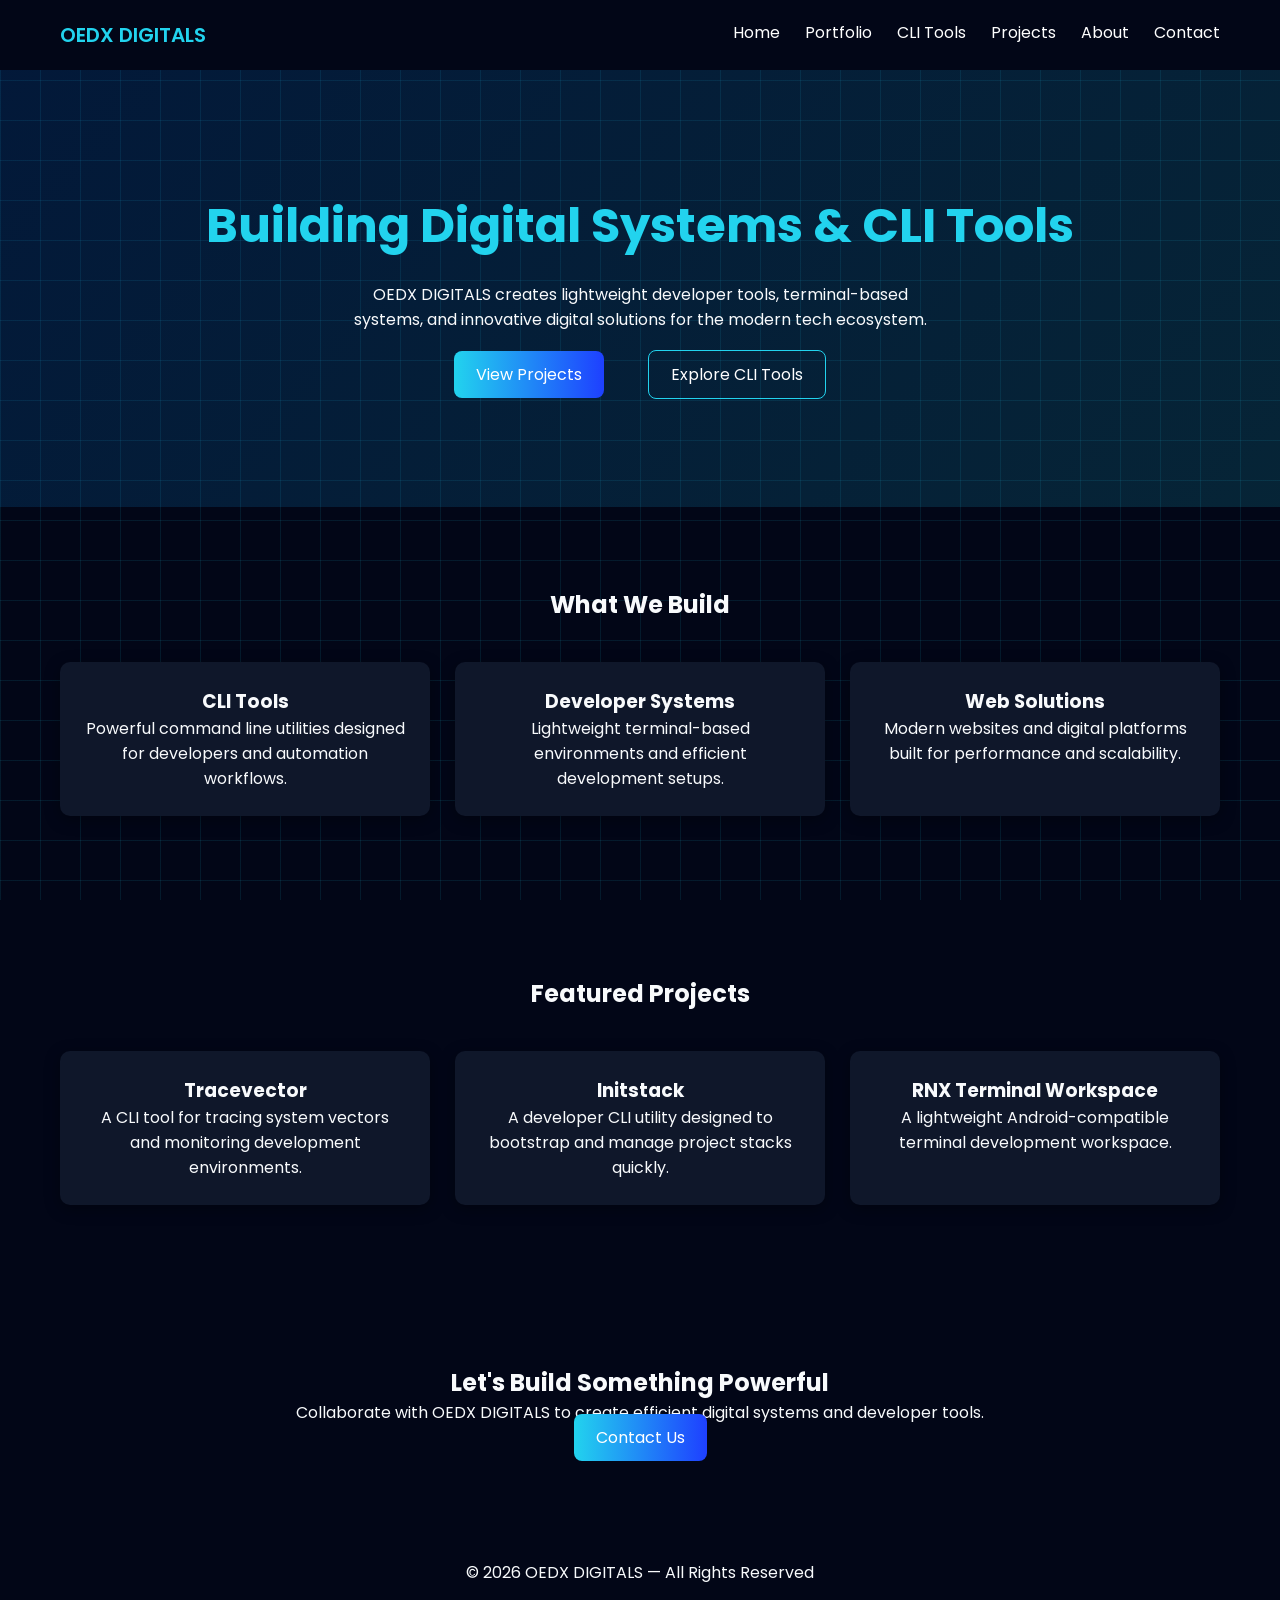
==== index.html @ 0e967ac5 "Add initial HTML, CSS, and JavaScript files for OEDX DIGITALS website" ====
<!DOCTYPE html>
<html lang="en">

<head>
<meta charset="UTF-8">
<meta name="viewport" content="width=device-width, initial-scale=1.0">

<title>OEDX DIGITALS</title>

<link rel="stylesheet" href="Style0001.css">

<link href="https://fonts.googleapis.com/css2?family=Poppins:wght@300;400;600&display=swap" rel="stylesheet">

</head>

<body>

<!-- NAVBAR -->
  
<nav class="navbar">

<div class="logo">OEDX DIGITALS</div>

<div class="menu-toggle" id="menu-toggle">
☰
</div>

<ul class="nav-links" id="nav-links">

<li><a href="index.html">Home</a></li>
<li><a href="Portfolio.html">Portfolio</a></li>
<li><a href="cli-tools.html">CLI Tools</a></li>
<li><a href="projects.html">Projects</a></li>
<li><a href="About.html">About</a></li>
<li><a href="Contact.html">Contact</a></li>

</ul>

</nav>

<main>

<header class="hero">

<div class="hero-content">

<h1 class="brand-title">
Building Digital Systems & CLI Tools
</h1>

<p>
OEDX DIGITALS creates lightweight developer tools, terminal-based systems,
and innovative digital solutions for the modern tech ecosystem.
</p>

<div class="hero-buttons">

<a href="projects.html" class="btn-primary">View Projects</a>

<a href="cli-tools.html" class="btn-secondary">Explore CLI Tools</a>

</div>

</div>

</header>

<!-- SERVICES -->

<section class="services">

<h2>What We Build</h2>

<div class="service-grid">

<div class="card">

<h3>CLI Tools</h3>

<p>
Powerful command line utilities designed for developers and automation workflows.
</p>

</div>

<div class="card">

<h3>Developer Systems</h3>

<p>
Lightweight terminal-based environments and efficient development setups.
</p>

</div>

<div class="card">

<h3>Web Solutions</h3>

<p>
Modern websites and digital platforms built for performance and scalability.
</p>

</div>

</div>

</section>

<!-- PROJECT PREVIEW -->

<section class="projects">

<h2>Featured Projects</h2>

<div class="project-grid">

<div class="card">

<h3>Tracevector</h3>

<p>
A CLI tool for tracing system vectors and monitoring development environments.
</p>

</div>

<div class="card">

<h3>Initstack</h3>

<p>
A developer CLI utility designed to bootstrap and manage project stacks quickly.
</p>

</div>

<div class="card">

<h3>RNX Terminal Workspace</h3>

<p>
A lightweight Android-compatible terminal development workspace.
</p>

</div>

</div>

</section>

<!-- CALL TO ACTION -->

<section class="cta">

<h2>Let's Build Something Powerful</h2>

<p>
Collaborate with OEDX DIGITALS to create efficient digital systems and developer tools.
</p>

<a href="Contact.html" class="btn-primary">Contact Us</a>

</section>
</main>

<!-- FOOTER -->

<footer class="footer">

<p>
© 2026 OEDX DIGITALS — All Rights Reserved
</p>

</footer>

<script src="script.js"></script>

</body>
<div class="cyber-grid"></div>
</html>
---- Style0001.css ----
:root{

  /* Brand Colors */
  --primary-blue: #0A84FF;
  --electric-blue: #1E40FF;
  --neon-cyan: #22D3EE;
  --tech-green: #22C55E;
  --neon-purple: #8B5CF6;

  /* Background */
  --bg-dark: #020617;
  --bg-card: #0F172A;

  /* Text */
  --text-main: #F8FAFC;
  --text-muted: #94A3B8;

  /* Borders */
  --border-color: #1E293B;

  /* Shadows */
  --shadow-soft: 0 4px 15px rgba(0,0,0,0.35);
  --shadow-medium: 0 10px 30px rgba(0,0,0,0.5);

  /* Neon Glow */
  --glow-blue: 0 0 15px rgba(34,211,238,0.7);
  --glow-purple: 0 0 20px rgba(139,92,246,0.7);

}

/* Keep brand colors and shadow styles intact */

*{
margin:0;
padding:0;
box-sizing:border-box;
font-family:"Poppins",sans-serif;
}

html, body {
min-height: 100%;
}

body{
background:var(--bg-dark);
color:var(--text-main);
}

main {
position: relative;
z-index: 1;
}

header.hero {
padding: 120px 60px;
text-align: center;
background: linear-gradient(130deg, rgba(10,132,255,0.15), rgba(34,211,238,0.15));
}

.hero-content {
max-width: 900px;
margin: 0 auto;
}

.navbar{
display:flex;
justify-content:space-between;
padding:20px 60px;
background:var(--bg-dark);
border-bottom:1px solid var(--border-color);
position: sticky;
top:0;
z-index: 3;
}

.logo{
font-weight:600;
font-size:20px;
color:var(--neon-cyan);
}

.nav-links{
display:flex;
list-style:none;
gap:25px;
}

.nav-links a{
color:var(--text-main);
text-decoration:none;
transition: color 0.25s ease;
}

.nav-links a:hover,
.nav-links a:focus {
color: var(--neon-cyan);
}

.btn-primary{
background:linear-gradient(90deg,var(--neon-cyan),var(--electric-blue));
padding:12px 22px;
border-radius:8px;
text-decoration:none;
color:white;
margin-top:20px;
margin: 20px;
}

.btn-secondary{
border:1px solid var(--neon-cyan);
padding:12px 22px;
border-radius:8px;
text-decoration:none;
color:white;
margin-top: 20px;
margin: 20px;
}

.btn-primary:hover{
box-shadow:
0 0 10px var(--neon-cyan),
0 0 20px var(--neon-cyan),
0 0 40px var(--neon-cyan);
}

.services, .projects, .cta {
padding: 80px 60px;
text-align:center;
}

.card{
background:var(--bg-card);
padding:25px;
border-radius:10px;
border:1px solid var(--border-color);
box-shadow:var(--shadow-soft);
transition:0.3s;
}

.card:hover{
transform:translateY(-6px);
box-shadow:0 0 20px rgba(34,211,238,0.6);
border:1px solid var(--neon-cyan);
}

.cyber-grid{
position:fixed;
top:0;
left:0;
width:100%;
height:100%;
background:
linear-gradient(rgba(34,211,238,0.1) 1px, transparent 1px),
linear-gradient(90deg, rgba(34,211,238,0.1) 1px, transparent 1px);
background-size:40px 40px;
z-index:-1;
animation:gridMove 20s linear infinite;
}

@keyframes gridMove{
0%{transform:translateY(0);}
100%{transform:translateY(40px);}
}

.menu-toggle{
display:none;
font-size:26px;
cursor:pointer;
}

@media(max-width:768px){

.nav-links{
position:absolute;
top:70px;
left:0;
width:100%;
background:var(--bg-dark);
flex-direction:column;
align-items:center;
display:none;
}

.nav-links.active{
display:flex;
}

.nav-links li{
margin:15px 0;
}

.menu-toggle{
display:block;
}

}

.terminal{
padding:80px 20px;
text-align:center;
}

.terminal-box{
background:#000;
color:#22C55E;
padding:30px;
border-radius:10px;
font-family:monospace;
max-width:700px;
margin:auto;
text-align:left;
box-shadow:0 0 20px rgba(34,211,238,0.4);
}

.prompt{
color:#22D3EE;
margin-right:10px;
}


*{
margin:0;
padding:0;
box-sizing:border-box;
font-family:"Poppins",sans-serif;
}

body{
background:var(--bg-dark);
color:var(--text-main);
}

.navbar{
display:flex;
justify-content:space-between;
padding:20px 60px;
background:#020617;
border-bottom:1px solid var(--border);
}

.logo{
font-weight:600;
font-size:20px;
color:var(--neon-cyan);
}

.nav-links{
display:flex;
list-style:none;
gap:25px;
}

.nav-links a{
color:white;
text-decoration:none;
}

.hero{
padding:120px 60px;
text-align:center;
}

.brand-title{
font-size:48px;
color:var(--neon-cyan);
margin-bottom:20px;
}

.hero p{
max-width:600px;
margin:auto;
margin-bottom:30px;
}

.btn-primary{
background:linear-gradient(90deg,var(--neon-cyan),var(--electric-blue));
padding:12px 22px;
border-radius:8px;
text-decoration:none;
color:white;
margin-top:20px;
margin: 20px;
}

.btn-secondary{
border:1px solid var(--neon-cyan);
padding:12px 22px;
border-radius:8px;
text-decoration:none;
color:white;
margin-top: 20px;
margin: 20px;
}

.hero button {
  margin-top: 25px;
}

button {
  margin-top: 20px;
}

.services{
padding:80px 60px;
text-align:center;
}

.service-grid{
display:grid;
grid-template-columns:repeat(auto-fit,minmax(250px,1fr));
gap:25px;
margin-top:40px;
}

.card{
background:var(--bg-card);
padding:25px;
border-radius:10px;
border:1px solid var(--border);
box-shadow:var(--shadow-soft);
}


.projects{
padding:80px 60px;
text-align:center;
}

.project-grid{
display:grid;
grid-template-columns:repeat(auto-fit,minmax(250px,1fr));
gap:25px;
margin-top:40px;
}

.cta{
text-align:center;
padding:80px 20px;
}

.footer{
text-align:center;
padding:30px;
border-top:1px solid var(--border);
}

.contact-container{
display:flex;
justify-content:center;
margin-top:40px;
}

.contact-form{
width:500px;
display:flex;
flex-direction:column;
gap:15px;
}

.contact-form input,
.contact-form textarea{
padding:12px;
border-radius:8px;
border:1px solid var(--border);
background:var(--bg-card);
color:white;
resize: none;
}

.contact-form button{
margin-top:20px;
}

/* CYBER GRID BACKGROUND */

.cyber-grid{
position:fixed;
top:0;
left:0;
width:100%;
height:100%;
background:
linear-gradient(rgba(34,211,238,0.1) 1px, transparent 1px),
linear-gradient(90deg, rgba(34,211,238,0.1) 1px, transparent 1px);

background-size:40px 40px;
z-index:-1;
animation:gridMove 20s linear infinite;
}

@keyframes gridMove{
0%{transform:translateY(0);}
100%{transform:translateY(40px);}
}

.card{
background:var(--bg-card);
padding:25px;
border-radius:10px;
border:1px solid var(--border);
box-shadow:var(--shadow-soft);
transition:0.3s;
}

.card:hover{
transform:translateY(-6px);
box-shadow:0 0 20px rgba(34,211,238,0.6);
border:1px solid var(--neon-cyan);
}

.btn-primary:hover{
box-shadow:
0 0 10px var(--neon-cyan),
0 0 20px var(--neon-cyan),
0 0 40px var(--neon-cyan);
}

.menu-toggle{
display:none;
font-size:26px;
cursor:pointer;
}

/* MOBILE */

@media(max-width:768px){

.nav-links{
position:absolute;
top:70px;
left:0;
width:100%;
background:#020617;
flex-direction:column;
align-items:center;
display:none;
}

.nav-links li{
margin:15px 0;
}

.menu-toggle{
display:block;
}
  
}


/* TERMINAL STYLE */

.terminal{
padding:80px 20px;
text-align:center;
}

.terminal-box{
background:#000;
color:#22C55E;
padding:30px;
border-radius:10px;
font-family:monospace;
max-width:700px;
margin:auto;
text-align:left;
box-shadow:0 0 20px rgba(34,211,238,0.4);
}

.prompt{
color:#22D3EE;
margin-right:10px;
}
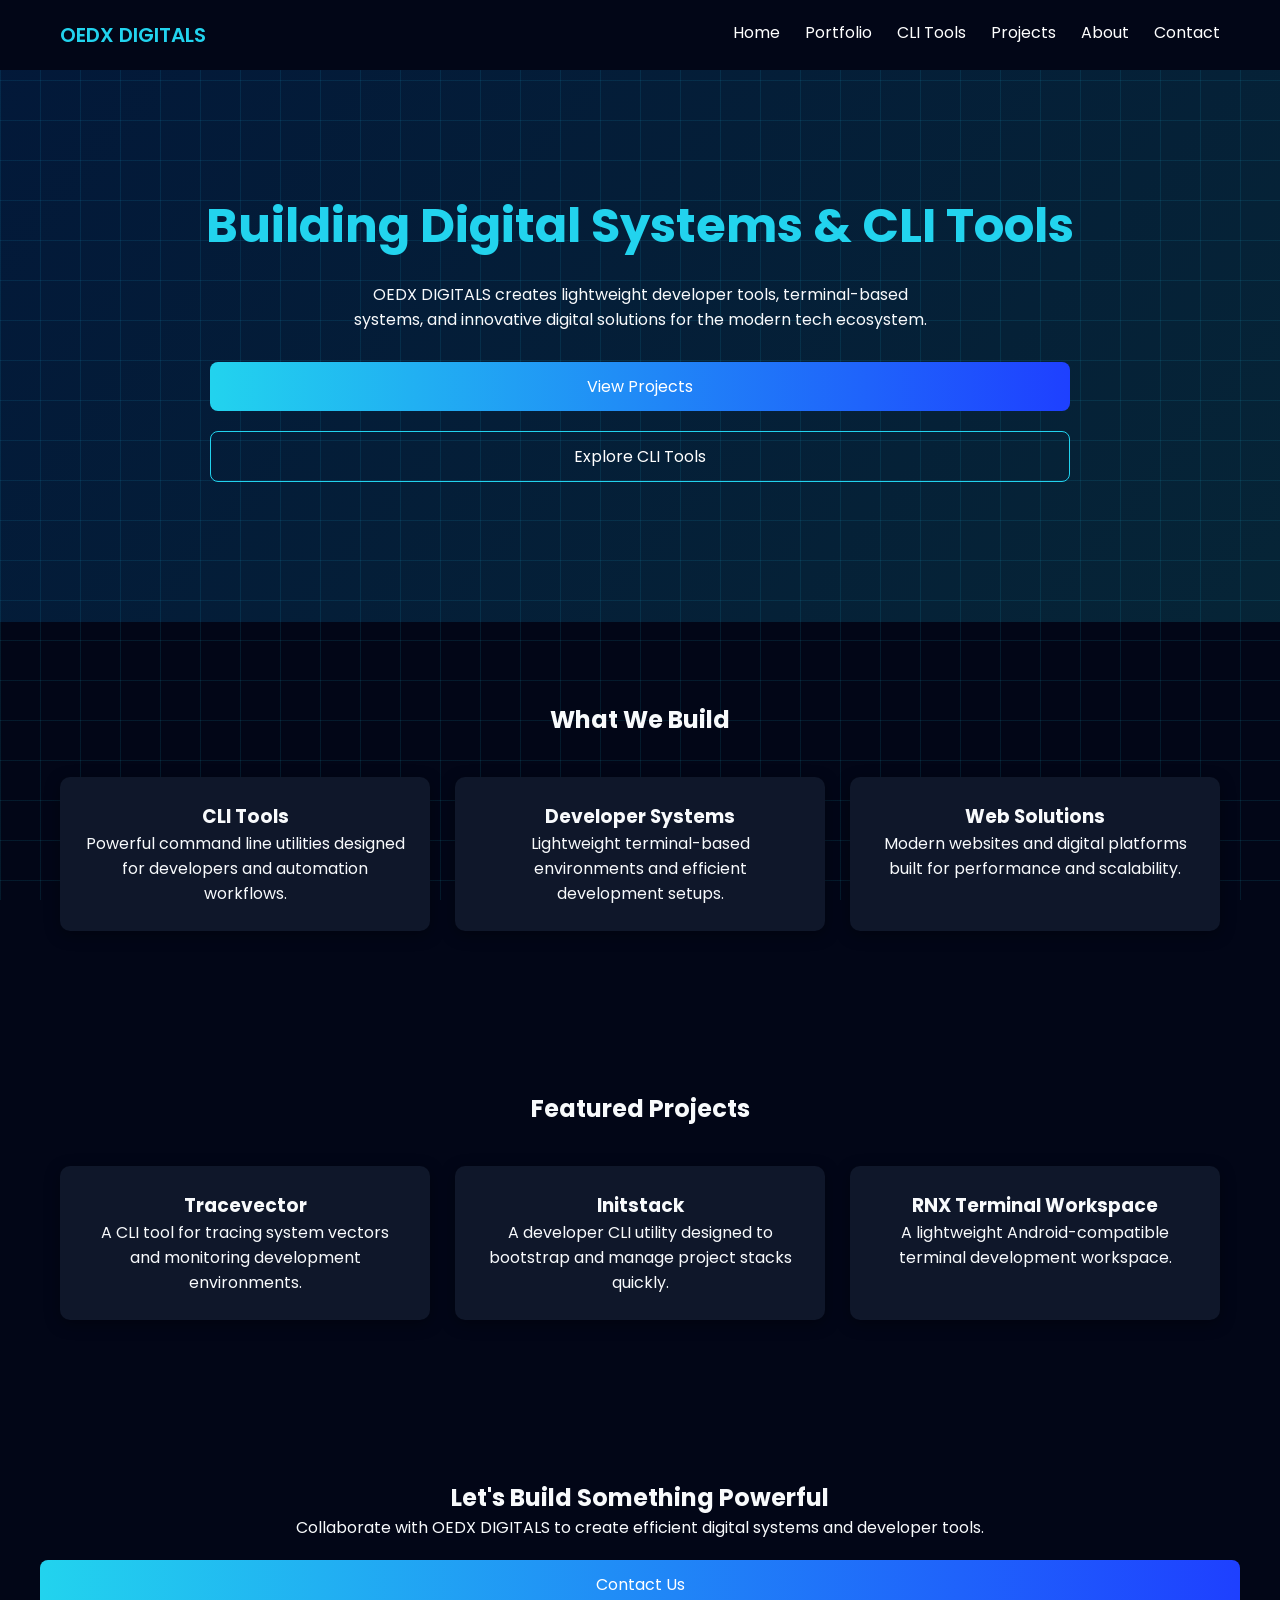
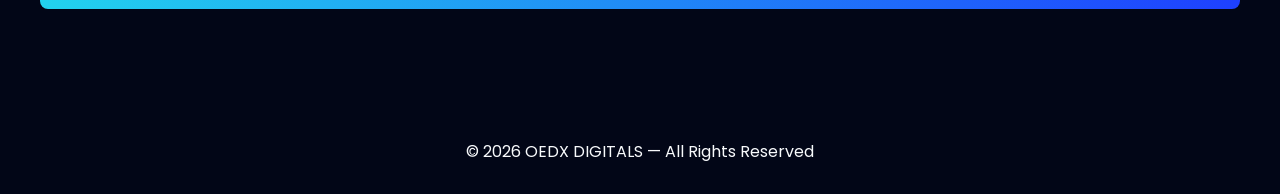
==== commit 5fb3751e: "Refactor button elements from <a> to <div> for consistency across HTML files" ====
--- a/index.html
+++ b/index.html
@@ -29,8 +29,8 @@
 
 <li><a href="index.html">Home</a></li>
 <li><a href="Portfolio.html">Portfolio</a></li>
-<li><a href="cli-tools.html">CLI Tools</a></li>
-<li><a href="projects.html">Projects</a></li>
+<li><a href="Cli-Tool.html">CLI Tools</a></li>
+<li><a href="Project.html">Projects</a></li>
 <li><a href="About.html">About</a></li>
 <li><a href="Contact.html">Contact</a></li>
 
@@ -55,9 +55,9 @@
 
 <div class="hero-buttons">
 
-<a href="projects.html" class="btn-primary">View Projects</a>
+<div href="projects.html" class="btn-primary">View Projects</div>
 
-<a href="cli-tools.html" class="btn-secondary">Explore CLI Tools</a>
+<div href="cli-tools.html" class="btn-secondary">Explore CLI Tools</div>
 
 </div>
 
@@ -159,7 +159,7 @@
 Collaborate with OEDX DIGITALS to create efficient digital systems and developer tools.
 </p>
 
-<a href="Contact.html" class="btn-primary">Contact Us</a>
+<div href="Contact.html" class="btn-primary">Contact Us</div>
 
 </section>
 </main>
--- a/Style0001.css
+++ b/Style0001.css
@@ -278,8 +278,7 @@
 border-radius:8px;
 text-decoration:none;
 color:white;
-margin-top:20px;
-margin: 20px;
+
 }
 
 .btn-secondary{
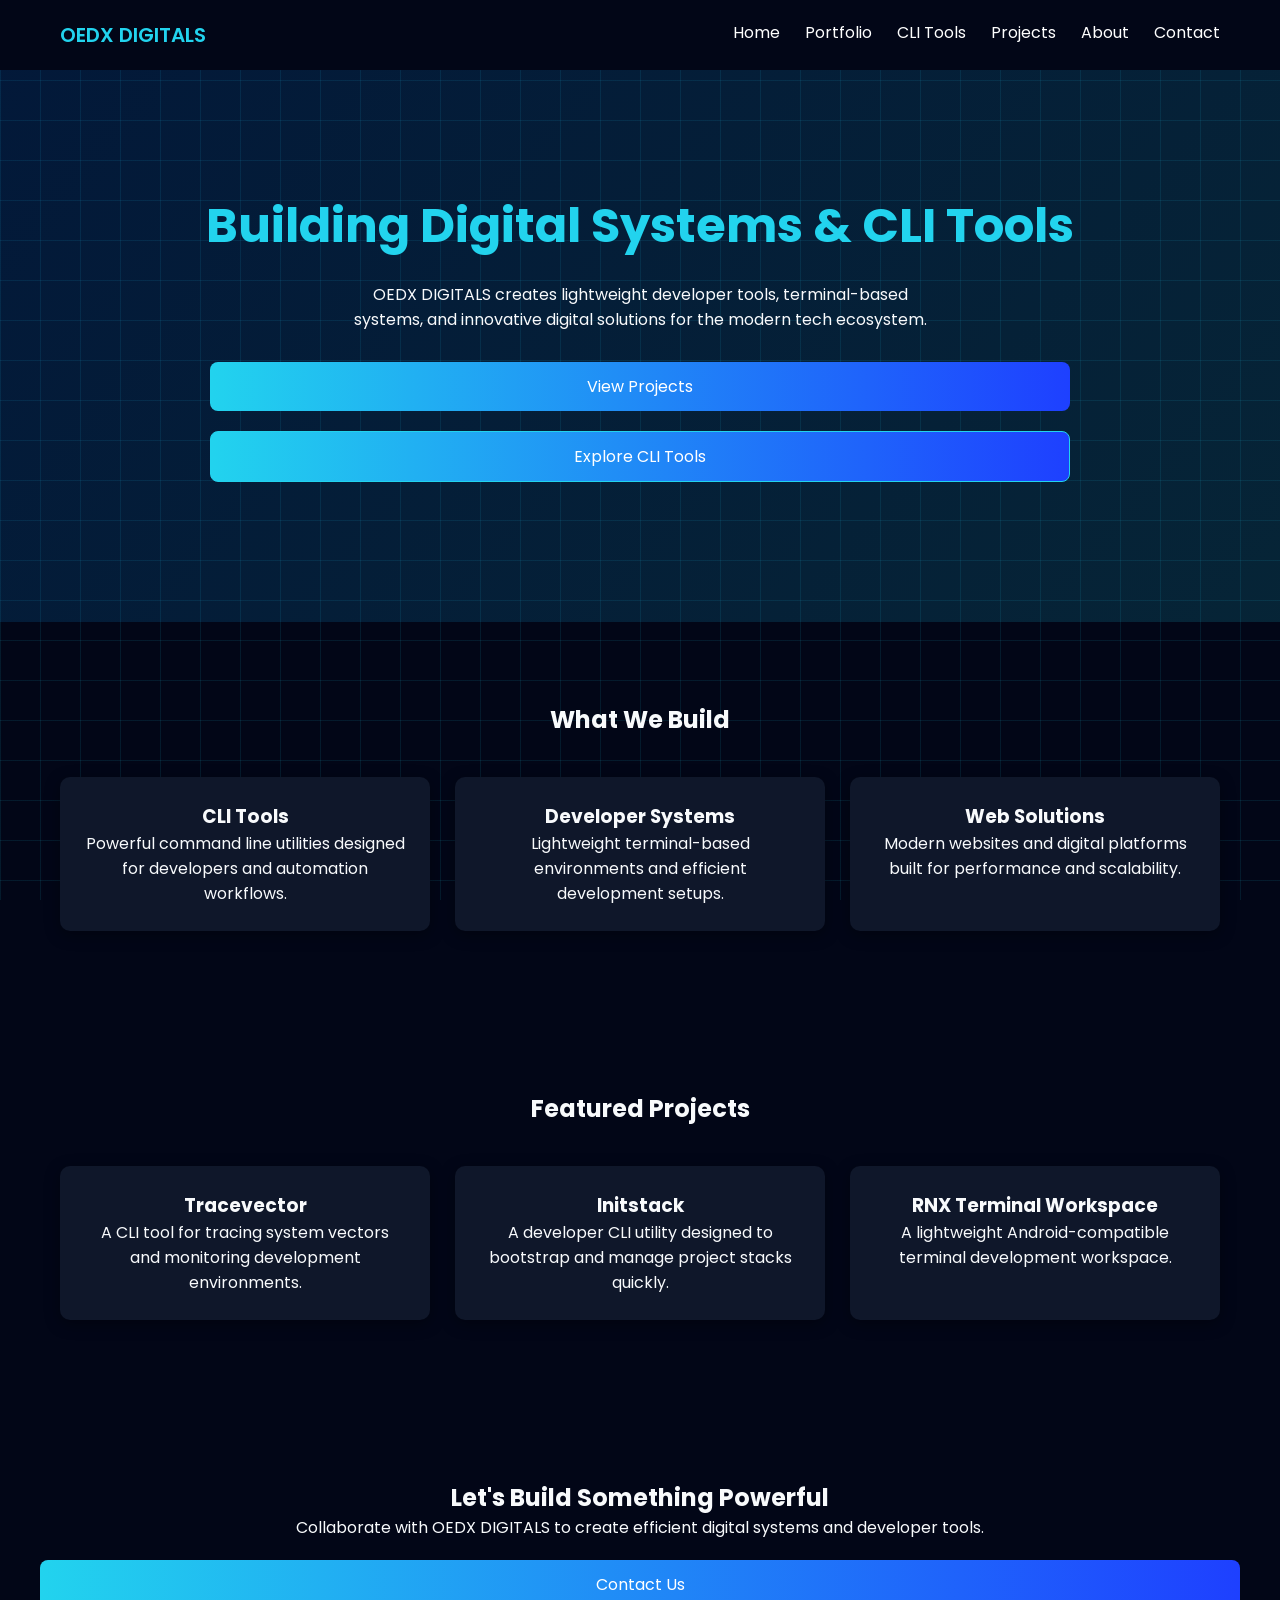
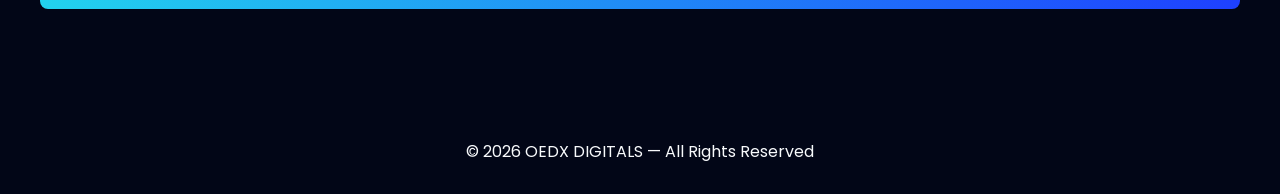
==== commit 6da444f4: "Refactor project structure by moving CLI Tools and Projects to the 'oedx' directory and updating nav" ====
--- a/index.html
+++ b/index.html
@@ -29,8 +29,8 @@
 
 <li><a href="index.html">Home</a></li>
 <li><a href="Portfolio.html">Portfolio</a></li>
-<li><a href="Cli-Tool.html">CLI Tools</a></li>
-<li><a href="Project.html">Projects</a></li>
+<li><a href="oedx/cli-tool.html">CLI Tools</a></li>
+<li><a href="oedx/Project.html">Projects</a></li>
 <li><a href="About.html">About</a></li>
 <li><a href="Contact.html">Contact</a></li>
 
--- a/Style0001.css
+++ b/Style0001.css
@@ -104,9 +104,11 @@
 color:white;
 margin-top:20px;
 margin: 20px;
+cursor: pointer;
 }
 
 .btn-secondary{
+background: linear-gradient(90deg, var(--neon-cyan), var(--electric-blue));
 border:1px solid var(--neon-cyan);
 padding:12px 22px;
 border-radius:8px;
@@ -114,6 +116,7 @@
 color:white;
 margin-top: 20px;
 margin: 20px;
+cursor: pointer;
 }
 
 .btn-primary:hover{
